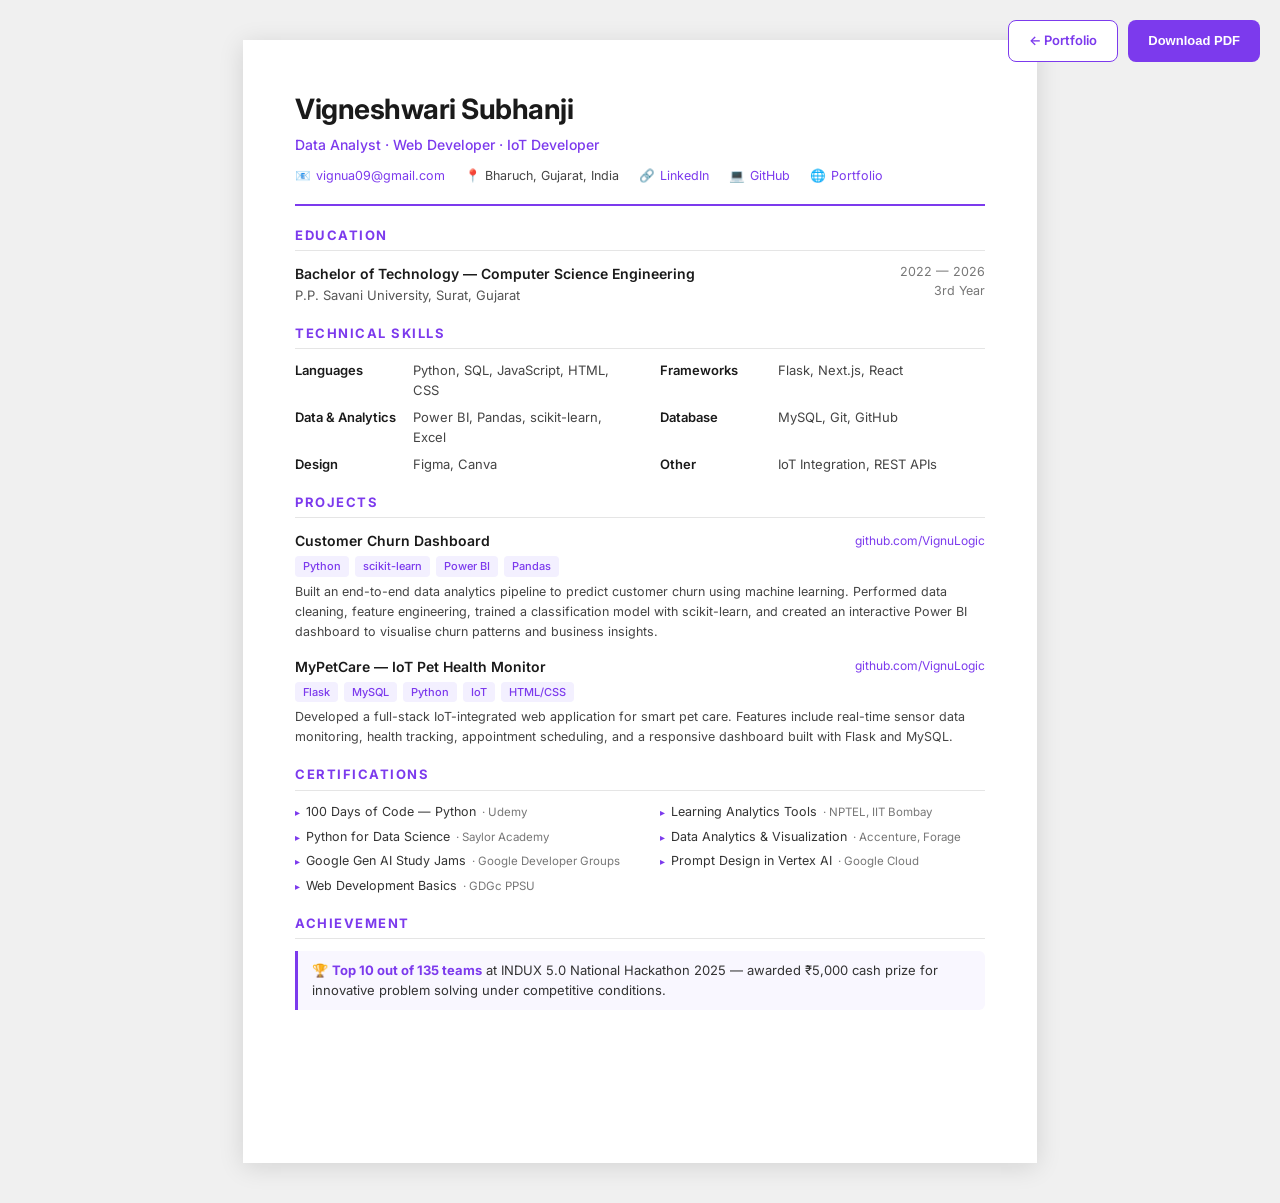
==== resume.html @ a7a0af78 "added resume page" ====
<!DOCTYPE html>
<html lang="en">
<head>
  <meta charset="UTF-8"/>
  <meta name="viewport" content="width=device-width, initial-scale=1.0"/>
  <title>Vigneshwari Subhanji | Resume</title>
  <link href="https://fonts.googleapis.com/css2?family=Inter:wght@300;400;500;600;700&display=swap" rel="stylesheet"/>
  <style>
    * { margin: 0; padding: 0; box-sizing: border-box; }

    body {
      font-family: 'Inter', sans-serif;
      background: #f0f0f0;
      color: #1a1a1a;
      line-height: 1.5;
    }

    .page-controls {
      position: fixed;
      top: 20px;
      right: 20px;
      display: flex;
      gap: 10px;
      z-index: 999;
    }

    .btn {
      padding: 10px 20px;
      border-radius: 8px;
      font-size: 13px;
      font-weight: 600;
      cursor: pointer;
      border: none;
      text-decoration: none;
      display: inline-block;
    }

    .btn-print {
      background: #7C3AED;
      color: #fff;
    }

    .btn-back {
      background: #fff;
      color: #7C3AED;
      border: 1.5px solid #7C3AED;
    }

    .resume {
      width: 794px;
      min-height: 1123px;
      margin: 40px auto;
      background: #fff;
      padding: 48px 52px;
      box-shadow: 0 4px 24px rgba(0,0,0,0.12);
    }

    /* ── HEADER ── */
    .r-header {
      border-bottom: 2.5px solid #7C3AED;
      padding-bottom: 18px;
      margin-bottom: 20px;
    }

    .r-name {
      font-size: 28px;
      font-weight: 700;
      color: #1a1a1a;
      letter-spacing: -0.5px;
    }

    .r-role {
      font-size: 14px;
      color: #7C3AED;
      font-weight: 500;
      margin: 4px 0 12px;
    }

    .r-contacts {
      display: flex;
      flex-wrap: wrap;
      gap: 6px 20px;
      font-size: 12.5px;
      color: #444;
    }

    .r-contacts a {
      color: #7C3AED;
      text-decoration: none;
    }

    .r-contacts span {
      display: flex;
      align-items: center;
      gap: 5px;
    }

    /* ── SECTIONS ── */
    .r-section {
      margin-bottom: 18px;
    }

    .r-section-title {
      font-size: 13px;
      font-weight: 700;
      text-transform: uppercase;
      letter-spacing: 1.5px;
      color: #7C3AED;
      border-bottom: 1px solid #e5e5e5;
      padding-bottom: 5px;
      margin-bottom: 12px;
    }

    /* ── EDUCATION ── */
    .r-edu-row {
      display: flex;
      justify-content: space-between;
      align-items: flex-start;
    }

    .r-edu-left h4 {
      font-size: 14px;
      font-weight: 600;
      color: #1a1a1a;
    }

    .r-edu-left p {
      font-size: 13px;
      color: #555;
      margin-top: 2px;
    }

    .r-edu-right {
      font-size: 12.5px;
      color: #777;
      text-align: right;
      flex-shrink: 0;
    }

    /* ── SKILLS ── */
    .r-skills-grid {
      display: grid;
      grid-template-columns: 1fr 1fr;
      gap: 8px 40px;
    }

    .r-skill-row {
      display: flex;
      align-items: baseline;
      gap: 8px;
      font-size: 13px;
    }

    .r-skill-label {
      font-weight: 600;
      color: #1a1a1a;
      min-width: 110px;
      flex-shrink: 0;
    }

    .r-skill-value {
      color: #444;
    }

    /* ── PROJECTS ── */
    .r-project {
      margin-bottom: 14px;
    }

    .r-project-header {
      display: flex;
      justify-content: space-between;
      align-items: center;
    }

    .r-project-header h4 {
      font-size: 14px;
      font-weight: 600;
      color: #1a1a1a;
    }

    .r-project-header a {
      font-size: 12px;
      color: #7C3AED;
      text-decoration: none;
    }

    .r-project-tags {
      display: flex;
      gap: 6px;
      flex-wrap: wrap;
      margin: 5px 0;
    }

    .r-project-tags span {
      font-size: 11px;
      background: #f3f0ff;
      color: #7C3AED;
      padding: 2px 8px;
      border-radius: 4px;
      font-weight: 500;
    }

    .r-project p {
      font-size: 12.5px;
      color: #444;
      line-height: 1.6;
    }

    /* ── CERTIFICATIONS ── */
    .r-cert-grid {
      display: grid;
      grid-template-columns: 1fr 1fr;
      gap: 6px 40px;
    }

    .r-cert-item {
      font-size: 12.5px;
      color: #333;
      display: flex;
      align-items: baseline;
      gap: 6px;
    }

    .r-cert-item::before {
      content: '▸';
      color: #7C3AED;
      font-size: 10px;
      flex-shrink: 0;
    }

    .r-cert-item small {
      color: #777;
      font-size: 11.5px;
    }

    /* ── ACHIEVEMENT ── */
    .r-achievement {
      display: flex;
      align-items: flex-start;
      gap: 10px;
      background: #f9f7ff;
      border-left: 3px solid #7C3AED;
      padding: 10px 14px;
      border-radius: 0 6px 6px 0;
    }

    .r-achievement p {
      font-size: 13px;
      color: #333;
    }

    .r-achievement strong {
      color: #7C3AED;
    }

    /* ── PRINT ── */
    @media print {
      body { background: #fff; }
      .page-controls { display: none; }
      .resume {
        margin: 0;
        box-shadow: none;
        padding: 32px 40px;
        width: 100%;
      }
    }
  </style>
</head>
<body>

  <!-- Controls -->
  <div class="page-controls">
    <a href="index.html" class="btn btn-back">← Portfolio</a>
    <button class="btn btn-print" onclick="window.print()">Download PDF</button>
  </div>

  <!-- Resume -->
  <div class="resume">

    <!-- Header -->
    <div class="r-header">
      <div class="r-name">Vigneshwari Subhanji</div>
      <div class="r-role">Data Analyst · Web Developer · IoT Developer</div>
      <div class="r-contacts">
        <span>📧 <a href="mailto:vignua09@gmail.com">vignua09@gmail.com</a></span>
        <span>📍 Bharuch, Gujarat, India</span>
        <span>🔗 <a href="https://www.linkedin.com/in/vigneshwari-subhanji-b9b290312/" target="_blank">LinkedIn</a></span>
        <span>💻 <a href="https://github.com/VignuLogic" target="_blank">GitHub</a></span>
        <span>🌐 <a href="https://vignulogic.github.io/vigneshwari-portfolio/" target="_blank">Portfolio</a></span>
      </div>
    </div>

    <!-- Education -->
    <div class="r-section">
      <div class="r-section-title">Education</div>
      <div class="r-edu-row">
        <div class="r-edu-left">
          <h4>Bachelor of Technology — Computer Science Engineering</h4>
          <p>P.P. Savani University, Surat, Gujarat</p>
        </div>
        <div class="r-edu-right">
          2022 — 2026<br/>3rd Year
        </div>
      </div>
    </div>

    <!-- Skills -->
    <div class="r-section">
      <div class="r-section-title">Technical Skills</div>
      <div class="r-skills-grid">
        <div class="r-skill-row">
          <span class="r-skill-label">Languages</span>
          <span class="r-skill-value">Python, SQL, JavaScript, HTML, CSS</span>
        </div>
        <div class="r-skill-row">
          <span class="r-skill-label">Frameworks</span>
          <span class="r-skill-value">Flask, Next.js, React</span>
        </div>
        <div class="r-skill-row">
          <span class="r-skill-label">Data & Analytics</span>
          <span class="r-skill-value">Power BI, Pandas, scikit-learn, Excel</span>
        </div>
        <div class="r-skill-row">
          <span class="r-skill-label">Database</span>
          <span class="r-skill-value">MySQL, Git, GitHub</span>
        </div>
        <div class="r-skill-row">
          <span class="r-skill-label">Design</span>
          <span class="r-skill-value">Figma, Canva</span>
        </div>
        <div class="r-skill-row">
          <span class="r-skill-label">Other</span>
          <span class="r-skill-value">IoT Integration, REST APIs</span>
        </div>
      </div>
    </div>

    <!-- Projects -->
    <div class="r-section">
      <div class="r-section-title">Projects</div>

      <div class="r-project">
        <div class="r-project-header">
          <h4>Customer Churn Dashboard</h4>
          <a href="https://github.com/VignuLogic" target="_blank">github.com/VignuLogic</a>
        </div>
        <div class="r-project-tags">
          <span>Python</span><span>scikit-learn</span><span>Power BI</span><span>Pandas</span>
        </div>
        <p>Built an end-to-end data analytics pipeline to predict customer churn using machine learning. Performed data cleaning, feature engineering, trained a classification model with scikit-learn, and created an interactive Power BI dashboard to visualise churn patterns and business insights.</p>
      </div>

      <div class="r-project">
        <div class="r-project-header">
          <h4>MyPetCare — IoT Pet Health Monitor</h4>
          <a href="https://github.com/VignuLogic" target="_blank">github.com/VignuLogic</a>
        </div>
        <div class="r-project-tags">
          <span>Flask</span><span>MySQL</span><span>Python</span><span>IoT</span><span>HTML/CSS</span>
        </div>
        <p>Developed a full-stack IoT-integrated web application for smart pet care. Features include real-time sensor data monitoring, health tracking, appointment scheduling, and a responsive dashboard built with Flask and MySQL.</p>
      </div>
    </div>

    <!-- Certifications -->
    <div class="r-section">
      <div class="r-section-title">Certifications</div>
      <div class="r-cert-grid">
        <div class="r-cert-item">100 Days of Code — Python <small>· Udemy</small></div>
        <div class="r-cert-item">Learning Analytics Tools <small>· NPTEL, IIT Bombay</small></div>
        <div class="r-cert-item">Python for Data Science <small>· Saylor Academy</small></div>
        <div class="r-cert-item">Data Analytics & Visualization <small>· Accenture, Forage</small></div>
        <div class="r-cert-item">Google Gen AI Study Jams <small>· Google Developer Groups</small></div>
        <div class="r-cert-item">Prompt Design in Vertex AI <small>· Google Cloud</small></div>
        <div class="r-cert-item">Web Development Basics <small>· GDGc PPSU</small></div>
      </div>
    </div>

    <!-- Achievement -->
    <div class="r-section">
      <div class="r-section-title">Achievement</div>
      <div class="r-achievement">
        <p>🏆 <strong>Top 10 out of 135 teams</strong> at INDUX 5.0 National Hackathon 2025 — awarded ₹5,000 cash prize for innovative problem solving under competitive conditions.</p>
      </div>
    </div>

  </div>
</body>
</html>
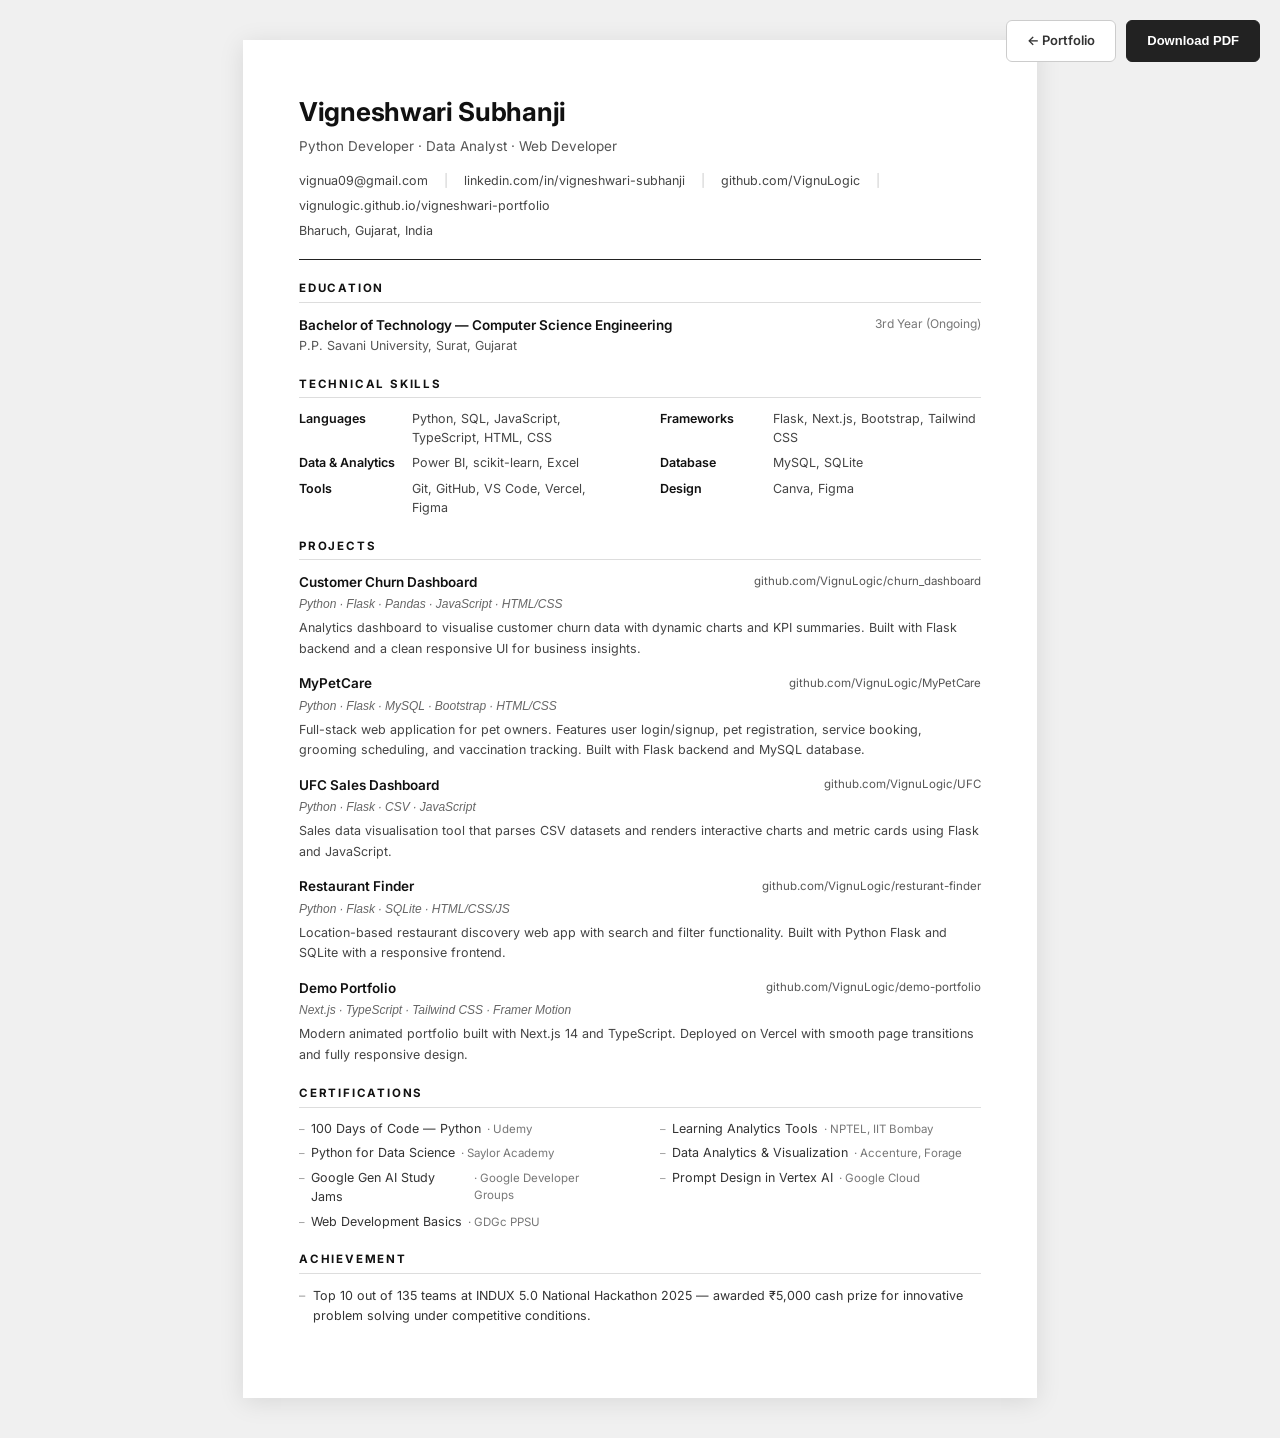
==== commit 211d83c1: "fix: clean resume layout" ====
--- a/resume.html
+++ b/resume.html
@@ -26,24 +26,21 @@
 
     .btn {
       padding: 10px 20px;
-      border-radius: 8px;
+      border-radius: 6px;
       font-size: 13px;
       font-weight: 600;
       cursor: pointer;
-      border: none;
+      border: 1px solid #ccc;
       text-decoration: none;
       display: inline-block;
+      background: #fff;
+      color: #333;
     }
 
     .btn-print {
-      background: #7C3AED;
+      background: #222;
       color: #fff;
-    }
-
-    .btn-back {
-      background: #fff;
-      color: #7C3AED;
-      border: 1.5px solid #7C3AED;
+      border-color: #222;
     }
 
     .resume {
@@ -51,63 +48,59 @@
       min-height: 1123px;
       margin: 40px auto;
       background: #fff;
-      padding: 48px 52px;
-      box-shadow: 0 4px 24px rgba(0,0,0,0.12);
+      padding: 52px 56px;
+      box-shadow: 0 4px 24px rgba(0,0,0,0.10);
     }
 
     /* ── HEADER ── */
-    .r-header {
-      border-bottom: 2.5px solid #7C3AED;
-      padding-bottom: 18px;
+    .r-name {
+      font-size: 26px;
+      font-weight: 700;
+      color: #111;
+      letter-spacing: -0.3px;
+    }
+
+    .r-role {
+      font-size: 13.5px;
+      color: #555;
+      font-weight: 400;
+      margin: 5px 0 12px;
+    }
+
+    .r-contacts {
+      font-size: 12.5px;
+      color: #444;
+      padding-bottom: 16px;
+      border-bottom: 1.5px solid #222;
       margin-bottom: 20px;
-    }
-
-    .r-name {
-      font-size: 28px;
-      font-weight: 700;
-      color: #1a1a1a;
-      letter-spacing: -0.5px;
-    }
-
-    .r-role {
-      font-size: 14px;
-      color: #7C3AED;
-      font-weight: 500;
-      margin: 4px 0 12px;
-    }
-
-    .r-contacts {
-      display: flex;
-      flex-wrap: wrap;
-      gap: 6px 20px;
-      font-size: 12.5px;
+      line-height: 2;
+    }
+
+    .r-contacts a {
       color: #444;
-    }
-
-    .r-contacts a {
-      color: #7C3AED;
       text-decoration: none;
     }
 
-    .r-contacts span {
-      display: flex;
-      align-items: center;
-      gap: 5px;
+    .r-contacts a:hover { text-decoration: underline; }
+
+    .r-contacts .sep {
+      margin: 0 12px;
+      color: #ccc;
     }
 
     /* ── SECTIONS ── */
     .r-section {
-      margin-bottom: 18px;
+      margin-bottom: 20px;
     }
 
     .r-section-title {
-      font-size: 13px;
+      font-size: 11.5px;
       font-weight: 700;
       text-transform: uppercase;
-      letter-spacing: 1.5px;
-      color: #7C3AED;
-      border-bottom: 1px solid #e5e5e5;
-      padding-bottom: 5px;
+      letter-spacing: 1.8px;
+      color: #111;
+      border-bottom: 1px solid #ddd;
+      padding-bottom: 4px;
       margin-bottom: 12px;
     }
 
@@ -119,19 +112,19 @@
     }
 
     .r-edu-left h4 {
-      font-size: 14px;
+      font-size: 13.5px;
       font-weight: 600;
-      color: #1a1a1a;
+      color: #111;
     }
 
     .r-edu-left p {
-      font-size: 13px;
+      font-size: 12.5px;
       color: #555;
       margin-top: 2px;
     }
 
     .r-edu-right {
-      font-size: 12.5px;
+      font-size: 12px;
       color: #777;
       text-align: right;
       flex-shrink: 0;
@@ -141,20 +134,20 @@
     .r-skills-grid {
       display: grid;
       grid-template-columns: 1fr 1fr;
-      gap: 8px 40px;
+      gap: 7px 40px;
     }
 
     .r-skill-row {
       display: flex;
       align-items: baseline;
       gap: 8px;
-      font-size: 13px;
+      font-size: 12.5px;
     }
 
     .r-skill-label {
       font-weight: 600;
-      color: #1a1a1a;
-      min-width: 110px;
+      color: #111;
+      min-width: 105px;
       flex-shrink: 0;
     }
 
@@ -171,40 +164,34 @@
       display: flex;
       justify-content: space-between;
       align-items: center;
+      margin-bottom: 3px;
     }
 
     .r-project-header h4 {
-      font-size: 14px;
+      font-size: 13.5px;
       font-weight: 600;
-      color: #1a1a1a;
+      color: #111;
     }
 
     .r-project-header a {
+      font-size: 11.5px;
+      color: #555;
+      text-decoration: none;
+    }
+
+    .r-project-header a:hover { text-decoration: underline; }
+
+    .r-project-tech {
       font-size: 12px;
-      color: #7C3AED;
-      text-decoration: none;
-    }
-
-    .r-project-tags {
-      display: flex;
-      gap: 6px;
-      flex-wrap: wrap;
-      margin: 5px 0;
-    }
-
-    .r-project-tags span {
-      font-size: 11px;
-      background: #f3f0ff;
-      color: #7C3AED;
-      padding: 2px 8px;
-      border-radius: 4px;
-      font-weight: 500;
+      color: #666;
+      font-style: italic;
+      margin-bottom: 5px;
     }
 
     .r-project p {
       font-size: 12.5px;
       color: #444;
-      line-height: 1.6;
+      line-height: 1.65;
     }
 
     /* ── CERTIFICATIONS ── */
@@ -223,9 +210,9 @@
     }
 
     .r-cert-item::before {
-      content: '▸';
-      color: #7C3AED;
-      font-size: 10px;
+      content: '–';
+      color: #999;
+      font-size: 11px;
       flex-shrink: 0;
     }
 
@@ -235,23 +222,19 @@
     }
 
     /* ── ACHIEVEMENT ── */
-    .r-achievement {
-      display: flex;
-      align-items: flex-start;
-      gap: 10px;
-      background: #f9f7ff;
-      border-left: 3px solid #7C3AED;
-      padding: 10px 14px;
-      border-radius: 0 6px 6px 0;
-    }
-
-    .r-achievement p {
-      font-size: 13px;
+    .r-achievement-item {
+      font-size: 12.5px;
       color: #333;
-    }
-
-    .r-achievement strong {
-      color: #7C3AED;
+      display: flex;
+      gap: 8px;
+      align-items: baseline;
+      line-height: 1.6;
+    }
+
+    .r-achievement-item::before {
+      content: '–';
+      color: #999;
+      flex-shrink: 0;
     }
 
     /* ── PRINT ── */
@@ -261,7 +244,7 @@
       .resume {
         margin: 0;
         box-shadow: none;
-        padding: 32px 40px;
+        padding: 36px 44px;
         width: 100%;
       }
     }
@@ -269,26 +252,27 @@
 </head>
 <body>
 
-  <!-- Controls -->
   <div class="page-controls">
     <a href="index.html" class="btn btn-back">← Portfolio</a>
     <button class="btn btn-print" onclick="window.print()">Download PDF</button>
   </div>
 
-  <!-- Resume -->
   <div class="resume">
 
     <!-- Header -->
-    <div class="r-header">
-      <div class="r-name">Vigneshwari Subhanji</div>
-      <div class="r-role">Data Analyst · Web Developer · IoT Developer</div>
-      <div class="r-contacts">
-        <span>📧 <a href="mailto:vignua09@gmail.com">vignua09@gmail.com</a></span>
-        <span>📍 Bharuch, Gujarat, India</span>
-        <span>🔗 <a href="https://www.linkedin.com/in/vigneshwari-subhanji-b9b290312/" target="_blank">LinkedIn</a></span>
-        <span>💻 <a href="https://github.com/VignuLogic" target="_blank">GitHub</a></span>
-        <span>🌐 <a href="https://vignulogic.github.io/vigneshwari-portfolio/" target="_blank">Portfolio</a></span>
-      </div>
+    <div class="r-name">Vigneshwari Subhanji</div>
+    <div class="r-role">Python Developer · Data Analyst · Web Developer</div>
+    <div class="r-contacts">
+      <div>
+        <a href="mailto:vignua09@gmail.com">vignua09@gmail.com</a>
+        <span class="sep">|</span>
+        <a href="https://www.linkedin.com/in/vigneshwari-subhanji-b9b290312/" target="_blank">linkedin.com/in/vigneshwari-subhanji</a>
+        <span class="sep">|</span>
+        <a href="https://github.com/VignuLogic" target="_blank">github.com/VignuLogic</a>
+        <span class="sep">|</span>
+        <a href="https://vignulogic.github.io/vigneshwari-portfolio/" target="_blank">vignulogic.github.io/vigneshwari-portfolio</a>
+      </div>
+      <div>Bharuch, Gujarat, India</div>
     </div>
 
     <!-- Education -->
@@ -300,7 +284,8 @@
           <p>P.P. Savani University, Surat, Gujarat</p>
         </div>
         <div class="r-edu-right">
-          2022 — 2026<br/>3rd Year
+          <!-- 2023 — 2027<br/> -->
+          3rd Year (Ongoing)
         </div>
       </div>
     </div>
@@ -311,27 +296,27 @@
       <div class="r-skills-grid">
         <div class="r-skill-row">
           <span class="r-skill-label">Languages</span>
-          <span class="r-skill-value">Python, SQL, JavaScript, HTML, CSS</span>
+          <span class="r-skill-value">Python, SQL, JavaScript, TypeScript, HTML, CSS</span>
         </div>
         <div class="r-skill-row">
           <span class="r-skill-label">Frameworks</span>
-          <span class="r-skill-value">Flask, Next.js, React</span>
+          <span class="r-skill-value">Flask, Next.js, Bootstrap, Tailwind CSS</span>
         </div>
         <div class="r-skill-row">
           <span class="r-skill-label">Data & Analytics</span>
-          <span class="r-skill-value">Power BI, Pandas, scikit-learn, Excel</span>
+          <span class="r-skill-value">Power BI, scikit-learn, Excel</span>
         </div>
         <div class="r-skill-row">
           <span class="r-skill-label">Database</span>
-          <span class="r-skill-value">MySQL, Git, GitHub</span>
+          <span class="r-skill-value">MySQL, SQLite</span>
+        </div>
+        <div class="r-skill-row">
+          <span class="r-skill-label">Tools</span>
+          <span class="r-skill-value">Git, GitHub, VS Code, Vercel, Figma</span>
         </div>
         <div class="r-skill-row">
           <span class="r-skill-label">Design</span>
-          <span class="r-skill-value">Figma, Canva</span>
-        </div>
-        <div class="r-skill-row">
-          <span class="r-skill-label">Other</span>
-          <span class="r-skill-value">IoT Integration, REST APIs</span>
+          <span class="r-skill-value">Canva, Figma</span>
         </div>
       </div>
     </div>
@@ -343,24 +328,48 @@
       <div class="r-project">
         <div class="r-project-header">
           <h4>Customer Churn Dashboard</h4>
-          <a href="https://github.com/VignuLogic" target="_blank">github.com/VignuLogic</a>
-        </div>
-        <div class="r-project-tags">
-          <span>Python</span><span>scikit-learn</span><span>Power BI</span><span>Pandas</span>
-        </div>
-        <p>Built an end-to-end data analytics pipeline to predict customer churn using machine learning. Performed data cleaning, feature engineering, trained a classification model with scikit-learn, and created an interactive Power BI dashboard to visualise churn patterns and business insights.</p>
-      </div>
-
-      <div class="r-project">
-        <div class="r-project-header">
-          <h4>MyPetCare — IoT Pet Health Monitor</h4>
-          <a href="https://github.com/VignuLogic" target="_blank">github.com/VignuLogic</a>
-        </div>
-        <div class="r-project-tags">
-          <span>Flask</span><span>MySQL</span><span>Python</span><span>IoT</span><span>HTML/CSS</span>
-        </div>
-        <p>Developed a full-stack IoT-integrated web application for smart pet care. Features include real-time sensor data monitoring, health tracking, appointment scheduling, and a responsive dashboard built with Flask and MySQL.</p>
-      </div>
+          <a href="https://github.com/VignuLogic/churn_dashboard" target="_blank">github.com/VignuLogic/churn_dashboard</a>
+        </div>
+        <div class="r-project-tech">Python · Flask · Pandas · JavaScript · HTML/CSS</div>
+        <p>Analytics dashboard to visualise customer churn data with dynamic charts and KPI summaries. Built with Flask backend and a clean responsive UI for business insights.</p>
+      </div>
+
+      <div class="r-project">
+        <div class="r-project-header">
+          <h4>MyPetCare</h4>
+          <a href="https://github.com/VignuLogic/MyPetCare" target="_blank">github.com/VignuLogic/MyPetCare</a>
+        </div>
+        <div class="r-project-tech">Python · Flask · MySQL · Bootstrap · HTML/CSS</div>
+        <p>Full-stack web application for pet owners. Features user login/signup, pet registration, service booking, grooming scheduling, and vaccination tracking. Built with Flask backend and MySQL database.</p>
+      </div>
+
+      <div class="r-project">
+        <div class="r-project-header">
+          <h4>UFC Sales Dashboard</h4>
+          <a href="https://github.com/VignuLogic/UFC" target="_blank">github.com/VignuLogic/UFC</a>
+        </div>
+        <div class="r-project-tech">Python · Flask · CSV · JavaScript</div>
+        <p>Sales data visualisation tool that parses CSV datasets and renders interactive charts and metric cards using Flask and JavaScript.</p>
+      </div>
+
+      <div class="r-project">
+        <div class="r-project-header">
+          <h4>Restaurant Finder</h4>
+          <a href="https://github.com/VignuLogic/resturant-finder" target="_blank">github.com/VignuLogic/resturant-finder</a>
+        </div>
+        <div class="r-project-tech">Python · Flask · SQLite · HTML/CSS/JS</div>
+        <p>Location-based restaurant discovery web app with search and filter functionality. Built with Python Flask and SQLite with a responsive frontend.</p>
+      </div>
+
+      <div class="r-project">
+        <div class="r-project-header">
+          <h4>Demo Portfolio</h4>
+          <a href="https://github.com/VignuLogic/demo-portfolio" target="_blank">github.com/VignuLogic/demo-portfolio</a>
+        </div>
+        <div class="r-project-tech">Next.js · TypeScript · Tailwind CSS · Framer Motion</div>
+        <p>Modern animated portfolio built with Next.js 14 and TypeScript. Deployed on Vercel with smooth page transitions and fully responsive design.</p>
+      </div>
+
     </div>
 
     <!-- Certifications -->
@@ -380,8 +389,8 @@
     <!-- Achievement -->
     <div class="r-section">
       <div class="r-section-title">Achievement</div>
-      <div class="r-achievement">
-        <p>🏆 <strong>Top 10 out of 135 teams</strong> at INDUX 5.0 National Hackathon 2025 — awarded ₹5,000 cash prize for innovative problem solving under competitive conditions.</p>
+      <div class="r-achievement-item">
+        Top 10 out of 135 teams at INDUX 5.0 National Hackathon 2025 — awarded ₹5,000 cash prize for innovative problem solving under competitive conditions.
       </div>
     </div>
 
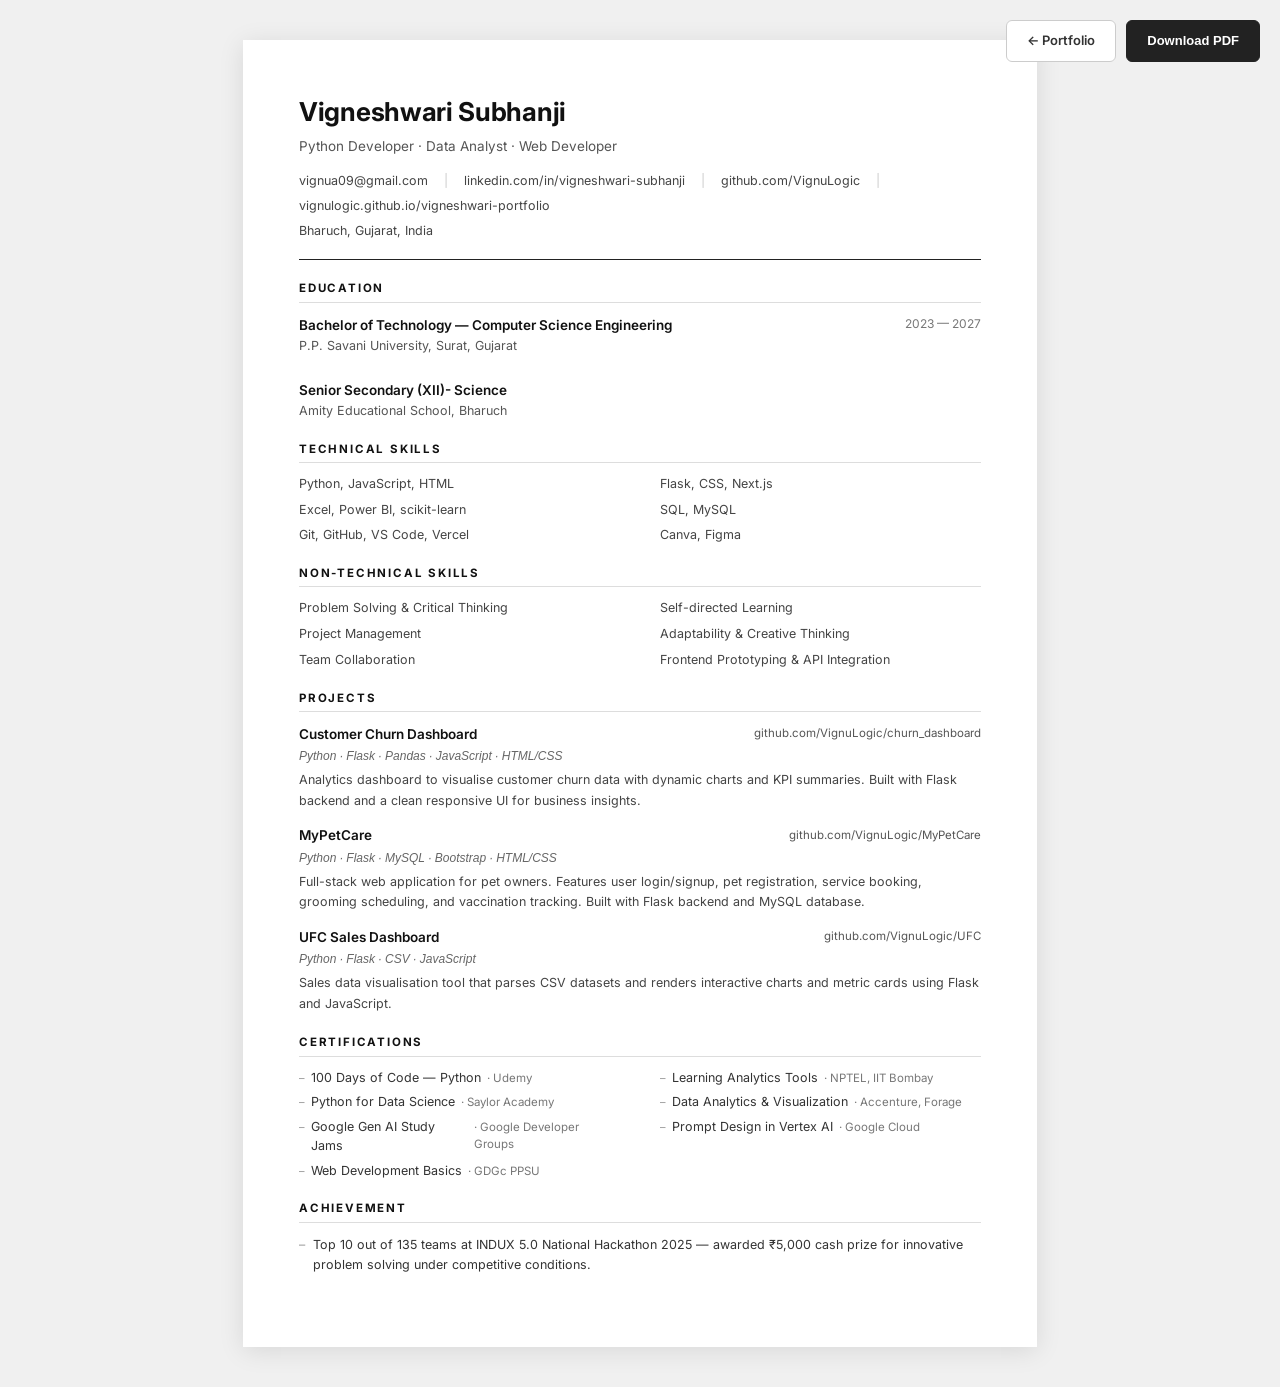
==== commit 05404df2: "updated resume" ====
--- a/resume.html
+++ b/resume.html
@@ -282,44 +282,66 @@
         <div class="r-edu-left">
           <h4>Bachelor of Technology — Computer Science Engineering</h4>
           <p>P.P. Savani University, Surat, Gujarat</p>
+          <br>
+          <h4>Senior Secondary (XII)- Science</h4>
+        <p>Amity Educational School, Bharuch</p>
         </div>
         <div class="r-edu-right">
-          <!-- 2023 — 2027<br/> -->
-          3rd Year (Ongoing)
+          2023 — 2027<br>
+
         </div>
       </div>
     </div>
 
     <!-- Skills -->
-    <div class="r-section">
-      <div class="r-section-title">Technical Skills</div>
-      <div class="r-skills-grid">
-        <div class="r-skill-row">
-          <span class="r-skill-label">Languages</span>
-          <span class="r-skill-value">Python, SQL, JavaScript, TypeScript, HTML, CSS</span>
-        </div>
-        <div class="r-skill-row">
-          <span class="r-skill-label">Frameworks</span>
-          <span class="r-skill-value">Flask, Next.js, Bootstrap, Tailwind CSS</span>
-        </div>
-        <div class="r-skill-row">
-          <span class="r-skill-label">Data & Analytics</span>
-          <span class="r-skill-value">Power BI, scikit-learn, Excel</span>
-        </div>
-        <div class="r-skill-row">
-          <span class="r-skill-label">Database</span>
-          <span class="r-skill-value">MySQL, SQLite</span>
-        </div>
-        <div class="r-skill-row">
-          <span class="r-skill-label">Tools</span>
-          <span class="r-skill-value">Git, GitHub, VS Code, Vercel, Figma</span>
-        </div>
-        <div class="r-skill-row">
-          <span class="r-skill-label">Design</span>
-          <span class="r-skill-value">Canva, Figma</span>
-        </div>
-      </div>
-    </div>
+<div class="r-section">
+  <div class="r-section-title">Technical Skills</div>
+  <div class="r-skills-grid">
+    <div class="r-skill-row">
+      <span class="r-skill-value">Python, JavaScript, HTML</span>
+    </div>
+    <div class="r-skill-row">
+      <span class="r-skill-value">Flask, CSS, Next.js</span>
+    </div>
+    <div class="r-skill-row">
+      <span class="r-skill-value"> Excel, Power BI, scikit-learn</span>
+    </div>
+    <div class="r-skill-row">
+      <span class="r-skill-value">SQL, MySQL</span>
+    </div>
+    <div class="r-skill-row">
+      <span class="r-skill-value">Git, GitHub, VS Code, Vercel</span>
+    </div>
+    <div class="r-skill-row">
+      <span class="r-skill-value">Canva, Figma</span>
+    </div>
+  </div>
+</div>
+
+<!-- Non Technical Skills -->
+<div class="r-section">
+  <div class="r-section-title">Non-Technical Skills</div>
+  <div class="r-skills-grid">
+    <div class="r-skill-row">
+      <span class="r-skill-value">Problem Solving & Critical Thinking</span>
+    </div>
+    <div class="r-skill-row">
+      <span class="r-skill-value">Self-directed Learning</span>
+    </div>
+    <div class="r-skill-row">
+      <span class="r-skill-value">Project Management</span>
+    </div>
+    <div class="r-skill-row">
+      <span class="r-skill-value">Adaptability & Creative Thinking</span>
+    </div>
+    <div class="r-skill-row">
+      <span class="r-skill-value">Team Collaboration</span>
+    </div>
+    <div class="r-skill-row">
+      <span class="r-skill-value">Frontend Prototyping & API Integration</span>
+    </div>
+  </div>
+</div>
 
     <!-- Projects -->
     <div class="r-section">
@@ -352,23 +374,23 @@
         <p>Sales data visualisation tool that parses CSV datasets and renders interactive charts and metric cards using Flask and JavaScript.</p>
       </div>
 
-      <div class="r-project">
+      <!-- <div class="r-project">
         <div class="r-project-header">
           <h4>Restaurant Finder</h4>
           <a href="https://github.com/VignuLogic/resturant-finder" target="_blank">github.com/VignuLogic/resturant-finder</a>
         </div>
         <div class="r-project-tech">Python · Flask · SQLite · HTML/CSS/JS</div>
         <p>Location-based restaurant discovery web app with search and filter functionality. Built with Python Flask and SQLite with a responsive frontend.</p>
-      </div>
-
-      <div class="r-project">
+      </div> -->
+
+      <!-- <div class="r-project">
         <div class="r-project-header">
           <h4>Demo Portfolio</h4>
           <a href="https://github.com/VignuLogic/demo-portfolio" target="_blank">github.com/VignuLogic/demo-portfolio</a>
         </div>
         <div class="r-project-tech">Next.js · TypeScript · Tailwind CSS · Framer Motion</div>
         <p>Modern animated portfolio built with Next.js 14 and TypeScript. Deployed on Vercel with smooth page transitions and fully responsive design.</p>
-      </div>
+      </div> -->
 
     </div>
 
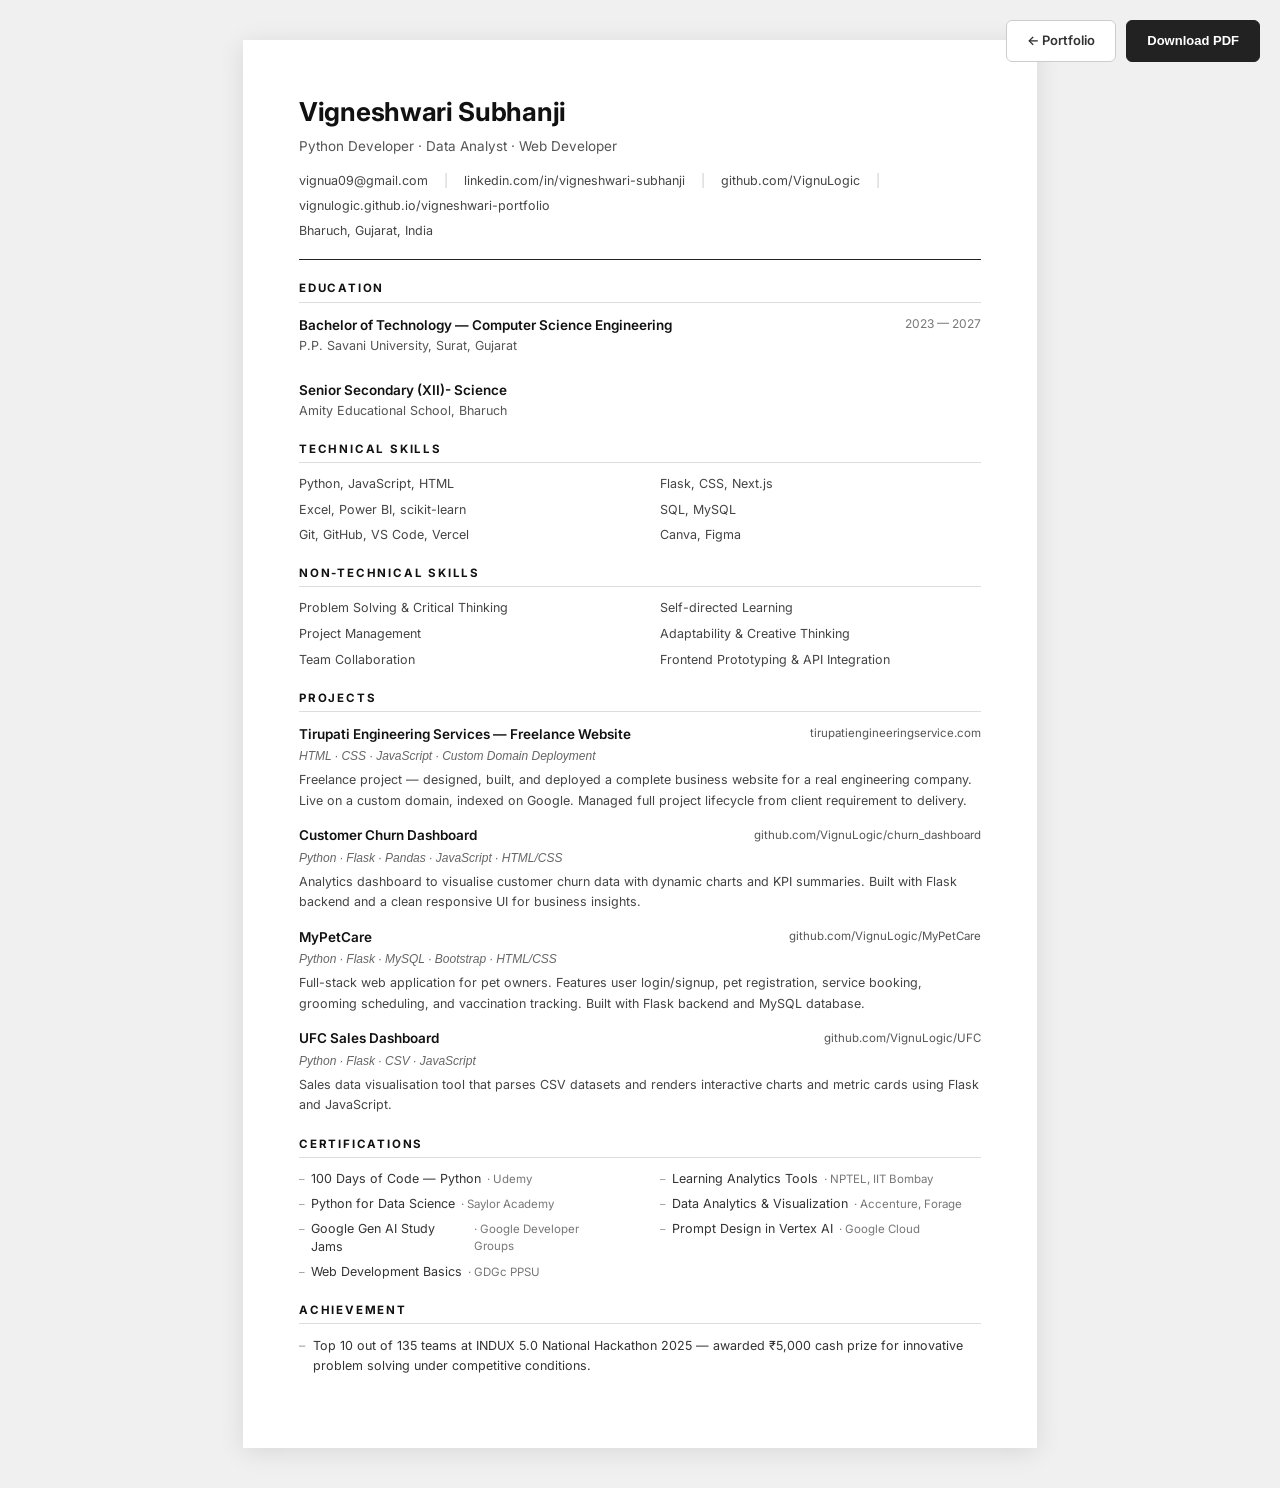
==== commit 8c6cc6bc: "added Tirupati project in portfolio and resume" ====
--- a/resume.html
+++ b/resume.html
@@ -346,7 +346,16 @@
     <!-- Projects -->
     <div class="r-section">
       <div class="r-section-title">Projects</div>
-
+      
+      <div class="r-project">
+        <div class="r-project-header">
+          <h4>Tirupati Engineering Services — Freelance Website</h4>
+          <a href="http://www.tirupatiengineeringservice.com" target="_blank">tirupatiengineeringservice.com</a>
+        </div>
+        <div class="r-project-tech">HTML · CSS · JavaScript · Custom Domain Deployment</div>
+        <p>Freelance project — designed, built, and deployed a complete business website for a real engineering company. Live on a custom domain, indexed on Google. Managed full project lifecycle from client requirement to delivery.</p>
+      </div>
+      
       <div class="r-project">
         <div class="r-project-header">
           <h4>Customer Churn Dashboard</h4>
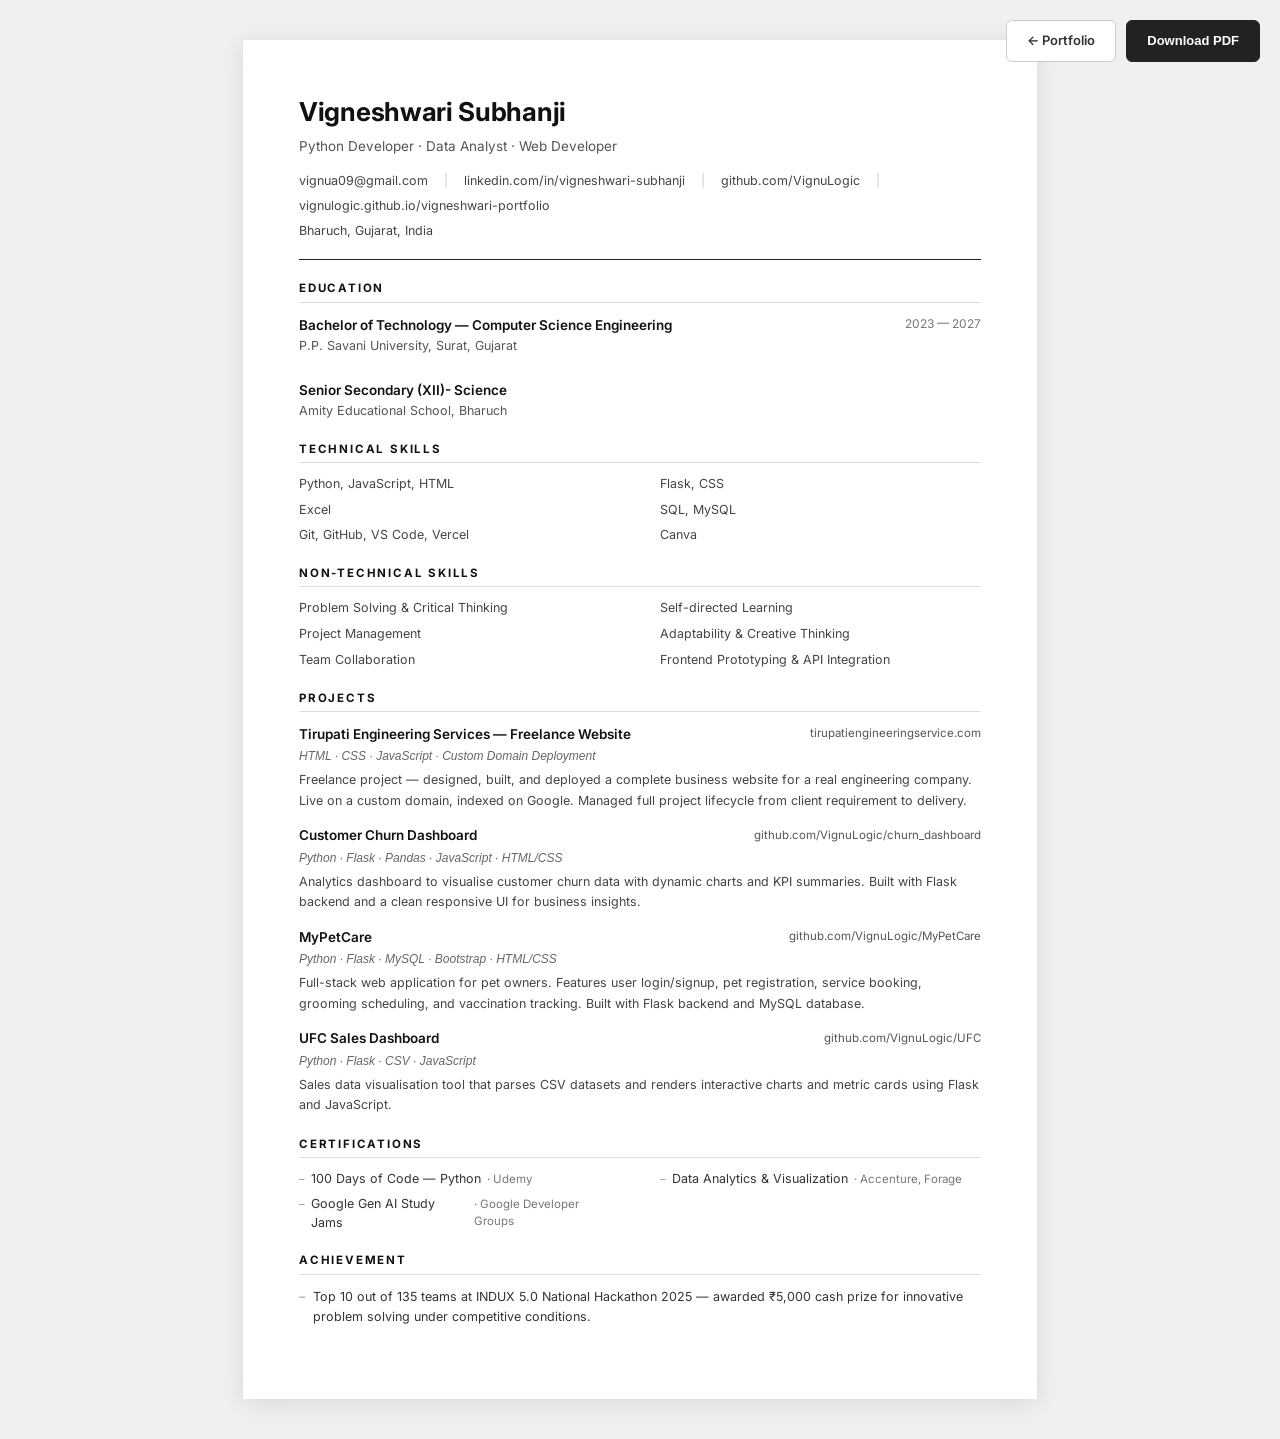
==== commit ab94640f: "resume updated" ====
--- a/resume.html
+++ b/resume.html
@@ -284,69 +284,68 @@
           <p>P.P. Savani University, Surat, Gujarat</p>
           <br>
           <h4>Senior Secondary (XII)- Science</h4>
-        <p>Amity Educational School, Bharuch</p>
+          <p>Amity Educational School, Bharuch</p>
         </div>
         <div class="r-edu-right">
           2023 — 2027<br>
-
         </div>
       </div>
     </div>
 
     <!-- Skills -->
-<div class="r-section">
-  <div class="r-section-title">Technical Skills</div>
-  <div class="r-skills-grid">
-    <div class="r-skill-row">
-      <span class="r-skill-value">Python, JavaScript, HTML</span>
-    </div>
-    <div class="r-skill-row">
-      <span class="r-skill-value">Flask, CSS, Next.js</span>
-    </div>
-    <div class="r-skill-row">
-      <span class="r-skill-value"> Excel, Power BI, scikit-learn</span>
-    </div>
-    <div class="r-skill-row">
-      <span class="r-skill-value">SQL, MySQL</span>
-    </div>
-    <div class="r-skill-row">
-      <span class="r-skill-value">Git, GitHub, VS Code, Vercel</span>
-    </div>
-    <div class="r-skill-row">
-      <span class="r-skill-value">Canva, Figma</span>
-    </div>
-  </div>
-</div>
-
-<!-- Non Technical Skills -->
-<div class="r-section">
-  <div class="r-section-title">Non-Technical Skills</div>
-  <div class="r-skills-grid">
-    <div class="r-skill-row">
-      <span class="r-skill-value">Problem Solving & Critical Thinking</span>
-    </div>
-    <div class="r-skill-row">
-      <span class="r-skill-value">Self-directed Learning</span>
-    </div>
-    <div class="r-skill-row">
-      <span class="r-skill-value">Project Management</span>
-    </div>
-    <div class="r-skill-row">
-      <span class="r-skill-value">Adaptability & Creative Thinking</span>
-    </div>
-    <div class="r-skill-row">
-      <span class="r-skill-value">Team Collaboration</span>
-    </div>
-    <div class="r-skill-row">
-      <span class="r-skill-value">Frontend Prototyping & API Integration</span>
-    </div>
-  </div>
-</div>
+    <div class="r-section">
+      <div class="r-section-title">Technical Skills</div>
+      <div class="r-skills-grid">
+        <div class="r-skill-row">
+          <span class="r-skill-value">Python, JavaScript, HTML</span>
+        </div>
+        <div class="r-skill-row">
+          <span class="r-skill-value">Flask, CSS</span>
+        </div>
+        <div class="r-skill-row">
+          <span class="r-skill-value">Excel</span>
+        </div>
+        <div class="r-skill-row">
+          <span class="r-skill-value">SQL, MySQL</span>
+        </div>
+        <div class="r-skill-row">
+          <span class="r-skill-value">Git, GitHub, VS Code, Vercel</span>
+        </div>
+        <div class="r-skill-row">
+          <span class="r-skill-value">Canva</span>
+        </div>
+      </div>
+    </div>
+
+    <!-- Non Technical Skills -->
+    <div class="r-section">
+      <div class="r-section-title">Non-Technical Skills</div>
+      <div class="r-skills-grid">
+        <div class="r-skill-row">
+          <span class="r-skill-value">Problem Solving & Critical Thinking</span>
+        </div>
+        <div class="r-skill-row">
+          <span class="r-skill-value">Self-directed Learning</span>
+        </div>
+        <div class="r-skill-row">
+          <span class="r-skill-value">Project Management</span>
+        </div>
+        <div class="r-skill-row">
+          <span class="r-skill-value">Adaptability & Creative Thinking</span>
+        </div>
+        <div class="r-skill-row">
+          <span class="r-skill-value">Team Collaboration</span>
+        </div>
+        <div class="r-skill-row">
+          <span class="r-skill-value">Frontend Prototyping & API Integration</span>
+        </div>
+      </div>
+    </div>
 
     <!-- Projects -->
     <div class="r-section">
       <div class="r-section-title">Projects</div>
-      
+
       <div class="r-project">
         <div class="r-project-header">
           <h4>Tirupati Engineering Services — Freelance Website</h4>
@@ -355,7 +354,7 @@
         <div class="r-project-tech">HTML · CSS · JavaScript · Custom Domain Deployment</div>
         <p>Freelance project — designed, built, and deployed a complete business website for a real engineering company. Live on a custom domain, indexed on Google. Managed full project lifecycle from client requirement to delivery.</p>
       </div>
-      
+
       <div class="r-project">
         <div class="r-project-header">
           <h4>Customer Churn Dashboard</h4>
@@ -382,25 +381,6 @@
         <div class="r-project-tech">Python · Flask · CSV · JavaScript</div>
         <p>Sales data visualisation tool that parses CSV datasets and renders interactive charts and metric cards using Flask and JavaScript.</p>
       </div>
-
-      <!-- <div class="r-project">
-        <div class="r-project-header">
-          <h4>Restaurant Finder</h4>
-          <a href="https://github.com/VignuLogic/resturant-finder" target="_blank">github.com/VignuLogic/resturant-finder</a>
-        </div>
-        <div class="r-project-tech">Python · Flask · SQLite · HTML/CSS/JS</div>
-        <p>Location-based restaurant discovery web app with search and filter functionality. Built with Python Flask and SQLite with a responsive frontend.</p>
-      </div> -->
-
-      <!-- <div class="r-project">
-        <div class="r-project-header">
-          <h4>Demo Portfolio</h4>
-          <a href="https://github.com/VignuLogic/demo-portfolio" target="_blank">github.com/VignuLogic/demo-portfolio</a>
-        </div>
-        <div class="r-project-tech">Next.js · TypeScript · Tailwind CSS · Framer Motion</div>
-        <p>Modern animated portfolio built with Next.js 14 and TypeScript. Deployed on Vercel with smooth page transitions and fully responsive design.</p>
-      </div> -->
-
     </div>
 
     <!-- Certifications -->
@@ -408,12 +388,8 @@
       <div class="r-section-title">Certifications</div>
       <div class="r-cert-grid">
         <div class="r-cert-item">100 Days of Code — Python <small>· Udemy</small></div>
-        <div class="r-cert-item">Learning Analytics Tools <small>· NPTEL, IIT Bombay</small></div>
-        <div class="r-cert-item">Python for Data Science <small>· Saylor Academy</small></div>
         <div class="r-cert-item">Data Analytics & Visualization <small>· Accenture, Forage</small></div>
         <div class="r-cert-item">Google Gen AI Study Jams <small>· Google Developer Groups</small></div>
-        <div class="r-cert-item">Prompt Design in Vertex AI <small>· Google Cloud</small></div>
-        <div class="r-cert-item">Web Development Basics <small>· GDGc PPSU</small></div>
       </div>
     </div>
 
